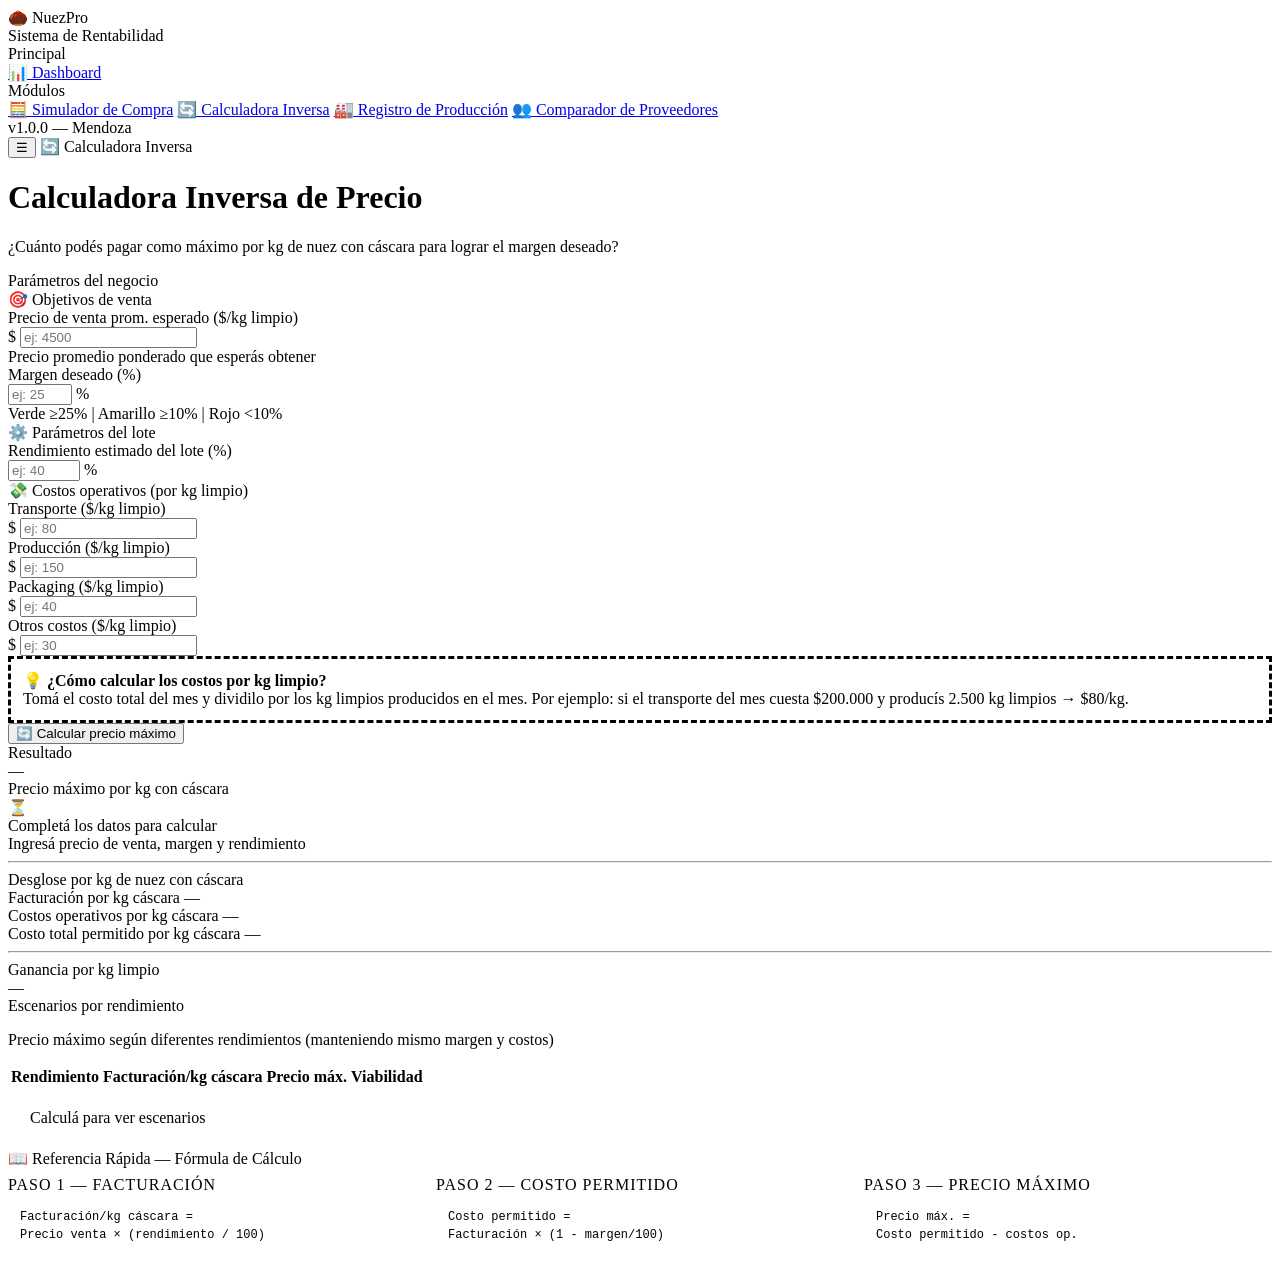
==== calculadora-inversa.html @ 43ab2ce8 "Add files via upload" ====
<!DOCTYPE html>
<html lang="es">
<head>
  <meta charset="UTF-8">
  <meta name="viewport" content="width=device-width, initial-scale=1.0">
  <title>NuezPro — Calculadora Inversa</title>
  <link rel="stylesheet" href="css/main.css">
  <link rel="stylesheet" href="css/components.css">
</head>
<body>

<div class="app-layout">

  <!-- ── Sidebar ─────────────────────────────────── -->
  <aside class="sidebar" id="sidebar">
    <div class="sidebar-logo">
      <div class="logo-mark">🌰 NuezPro</div>
      <div class="logo-sub">Sistema de Rentabilidad</div>
    </div>
    <nav class="sidebar-nav">
      <div class="nav-section-label">Principal</div>
      <a href="index.html" class="nav-item"><span class="nav-icon">📊</span> Dashboard</a>
      <div class="nav-section-label">Módulos</div>
      <a href="simulador.html" class="nav-item"><span class="nav-icon">🧮</span> Simulador de Compra</a>
      <a href="calculadora-inversa.html" class="nav-item active"><span class="nav-icon">🔄</span> Calculadora Inversa</a>
      <a href="produccion.html" class="nav-item"><span class="nav-icon">🏭</span> Registro de Producción</a>
      <a href="proveedores.html" class="nav-item"><span class="nav-icon">👥</span> Comparador de Proveedores</a>
    </nav>
    <div class="sidebar-footer"><div class="version">v1.0.0 — Mendoza</div></div>
  </aside>

  <!-- ── Contenido ───────────────────────────────── -->
  <main class="main-content">
    <header class="topbar">
      <div class="flex-center gap-8">
        <button class="menu-toggle" onclick="document.getElementById('sidebar').classList.toggle('open')">☰</button>
        <span class="topbar-title">🔄 Calculadora Inversa</span>
      </div>
    </header>

    <div class="page-content">
      <div class="page-header">
        <h1>Calculadora Inversa de Precio</h1>
        <p>¿Cuánto podés pagar como máximo por kg de nuez con cáscara para lograr el margen deseado?</p>
      </div>

      <div class="grid-2">

        <!-- ── Formulario de entrada ─────────────── -->
        <div class="card">
          <div class="card-header">
            <span class="card-title-lg">Parámetros del negocio</span>
          </div>

          <div class="form-section">
            <div class="form-section-title">🎯 Objetivos de venta</div>
            <div class="form-grid" style="grid-template-columns: 1fr 1fr">
              <div class="form-group">
                <label>Precio de venta prom. esperado ($/kg limpio)</label>
                <div class="input-wrapper">
                  <span class="input-prefix">$</span>
                  <input type="number" id="precio-venta-prom" min="0" step="0.01"
                         placeholder="ej: 4500">
                </div>
                <span class="text-xs text-muted mt-4">
                  Precio promedio ponderado que esperás obtener
                </span>
              </div>
              <div class="form-group">
                <label>Margen deseado (%)</label>
                <div class="input-wrapper suffix">
                  <input type="number" id="margen-deseado" min="1" max="99" step="0.5"
                         placeholder="ej: 25">
                  <span class="input-suffix">%</span>
                </div>
                <span class="text-xs text-muted mt-4">
                  Verde ≥25% | Amarillo ≥10% | Rojo &lt;10%
                </span>
              </div>
            </div>
          </div>

          <div class="form-section">
            <div class="form-section-title">⚙️ Parámetros del lote</div>
            <div class="form-group" style="max-width: 280px">
              <label>Rendimiento estimado del lote (%)</label>
              <div class="input-wrapper suffix">
                <input type="number" id="rendimiento-calc" min="1" max="100" step="0.5"
                       placeholder="ej: 40">
                <span class="input-suffix">%</span>
              </div>
            </div>
          </div>

          <div class="form-section">
            <div class="form-section-title">💸 Costos operativos (por kg limpio)</div>
            <div class="form-grid" style="grid-template-columns: 1fr 1fr">
              <div class="form-group">
                <label>Transporte ($/kg limpio)</label>
                <div class="input-wrapper">
                  <span class="input-prefix">$</span>
                  <input type="number" id="costo-transporte-calc" min="0" step="0.01" placeholder="ej: 80">
                </div>
              </div>
              <div class="form-group">
                <label>Producción ($/kg limpio)</label>
                <div class="input-wrapper">
                  <span class="input-prefix">$</span>
                  <input type="number" id="costo-produccion-calc" min="0" step="0.01" placeholder="ej: 150">
                </div>
              </div>
              <div class="form-group">
                <label>Packaging ($/kg limpio)</label>
                <div class="input-wrapper">
                  <span class="input-prefix">$</span>
                  <input type="number" id="costo-packaging-calc" min="0" step="0.01" placeholder="ej: 40">
                </div>
              </div>
              <div class="form-group">
                <label>Otros costos ($/kg limpio)</label>
                <div class="input-wrapper">
                  <span class="input-prefix">$</span>
                  <input type="number" id="costo-otros-calc" min="0" step="0.01" placeholder="ej: 30">
                </div>
              </div>
            </div>

            <div class="card mt-16" style="background: var(--bg-input); border-style: dashed; padding: 12px">
              <div class="text-xs text-muted">
                💡 <strong>¿Cómo calcular los costos por kg limpio?</strong><br>
                Tomá el costo total del mes y dividilo por los kg limpios producidos en el mes.
                Por ejemplo: si el transporte del mes cuesta $200.000 y producís 2.500 kg limpios → $80/kg.
              </div>
            </div>
          </div>

          <button class="btn btn-primary btn-full btn-lg" id="btn-calcular-inv">
            🔄 Calcular precio máximo
          </button>
        </div>

        <!-- ── Panel de resultado ─────────────────── -->
        <div>
          <!-- Resultado principal -->
          <div class="card mb-20" id="resultado-inverso" style="display: block">
            <div class="card-header">
              <span class="card-title-lg">Resultado</span>
            </div>

            <!-- Número grande -->
            <div class="calc-inversa-result">
              <div class="big-number" id="precio-maximo-display">—</div>
              <div class="big-label">Precio máximo por kg con cáscara</div>
            </div>

            <!-- Alerta semáforo -->
            <div id="semaforo-inverso" class="rentabilidad-alert aceptable mt-16">
              <span class="alert-icon">⏳</span>
              <div>
                <div class="alert-title">Completá los datos para calcular</div>
                <div class="alert-desc">Ingresá precio de venta, margen y rendimiento</div>
              </div>
            </div>

            <!-- Desglose por kg de cáscara -->
            <hr class="divider">
            <div class="card-title mb-8">Desglose por kg de nuez con cáscara</div>
            <div class="cost-breakdown">
              <div class="cost-row">
                <span class="cost-label">Facturación por kg cáscara</span>
                <span class="cost-value" id="inv-facturacion-kg">—</span>
              </div>
              <div class="cost-row">
                <span class="cost-label">Costos operativos por kg cáscara</span>
                <span class="cost-value" id="inv-costo-op-kg">—</span>
              </div>
              <div class="cost-row total">
                <span class="cost-label">Costo total permitido por kg cáscara</span>
                <span class="cost-value" id="inv-costo-total-kg">—</span>
              </div>
            </div>

            <hr class="divider">
            <div class="flex-between">
              <div class="metric-label">Ganancia por kg limpio</div>
              <div class="text-mono text-green fw-bold" id="inv-ganancia-kg">—</div>
            </div>
          </div>

          <!-- Tabla de escenarios por rendimiento -->
          <div class="card">
            <div class="card-header">
              <span class="card-title">Escenarios por rendimiento</span>
            </div>
            <p class="text-xs text-muted mb-8">
              Precio máximo según diferentes rendimientos (manteniendo mismo margen y costos)
            </p>
            <div class="table-wrapper">
              <table>
                <thead>
                  <tr>
                    <th>Rendimiento</th>
                    <th>Facturación/kg cáscara</th>
                    <th>Precio máx.</th>
                    <th>Viabilidad</th>
                  </tr>
                </thead>
                <tbody id="tbody-escenarios">
                  <tr>
                    <td colspan="4" class="text-center text-muted" style="padding:20px">
                      Calculá para ver escenarios
                    </td>
                  </tr>
                </tbody>
              </table>
            </div>
          </div>
        </div>

      </div><!-- /grid-2 -->

      <!-- ── Referencia rápida ───────────────────── -->
      <div class="card mt-24">
        <div class="card-header">
          <span class="card-title">📖 Referencia Rápida — Fórmula de Cálculo</span>
        </div>
        <div style="display: grid; grid-template-columns: 1fr 1fr 1fr; gap: 20px; padding: 8px 0">
          <div>
            <div class="text-xs text-muted fw-bold mb-8 text-accent" style="text-transform:uppercase; letter-spacing:1px">
              Paso 1 — Facturación
            </div>
            <div class="card" style="background: var(--bg-input); padding: 12px">
              <code style="font-size: 12px; color: var(--text-secondary)">
                Facturación/kg cáscara =<br>
                Precio venta × (rendimiento / 100)
              </code>
            </div>
          </div>
          <div>
            <div class="text-xs text-muted fw-bold mb-8 text-accent" style="text-transform:uppercase; letter-spacing:1px">
              Paso 2 — Costo permitido
            </div>
            <div class="card" style="background: var(--bg-input); padding: 12px">
              <code style="font-size: 12px; color: var(--text-secondary)">
                Costo permitido =<br>
                Facturación × (1 - margen/100)
              </code>
            </div>
          </div>
          <div>
            <div class="text-xs text-muted fw-bold mb-8 text-accent" style="text-transform:uppercase; letter-spacing:1px">
              Paso 3 — Precio máximo
            </div>
            <div class="card" style="background: var(--bg-input); padding: 12px">
              <code style="font-size: 12px; color: var(--text-secondary)">
                Precio máx. =<br>
                Costo permitido - costos op.
              </code>
            </div>
          </div>
        </div>
      </div>

    </div>
  </main>
</div>

<div id="toast-container"></div>

<script type="module">
  import { initCalculadora } from "./js/calculadora.js";
  initCalculadora();
</script>

</body>
</html>
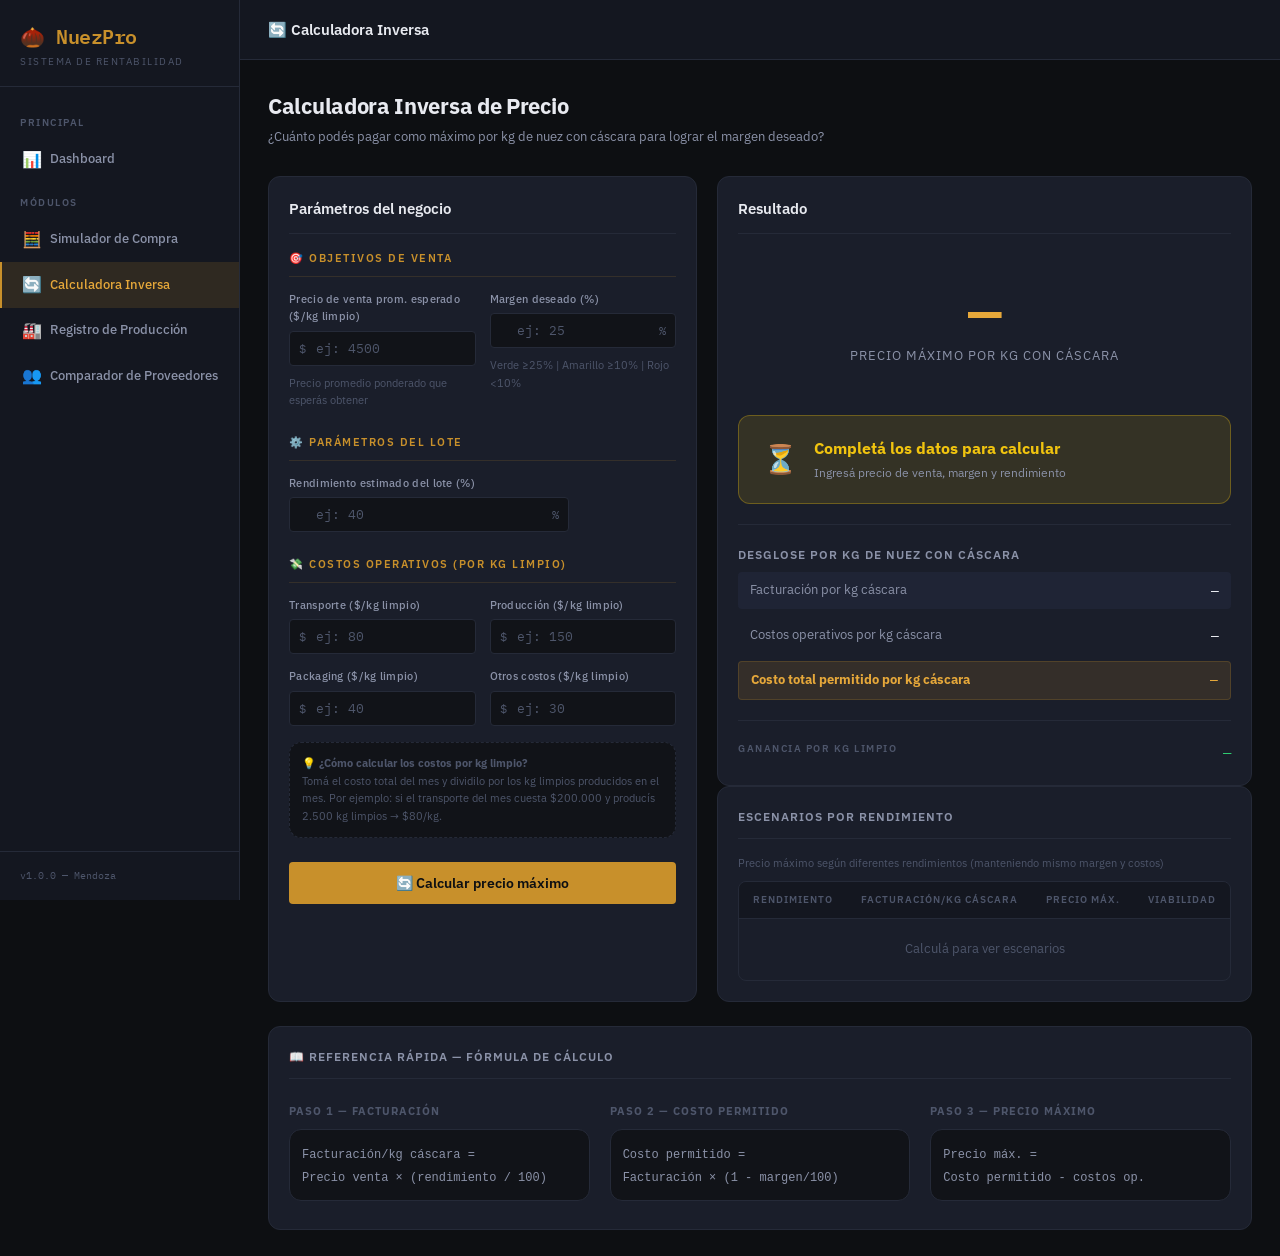
==== commit 8471ba98: "Add files via upload" ====
--- a/calculadora-inversa.html
+++ b/calculadora-inversa.html
@@ -4,8 +4,8 @@
   <meta charset="UTF-8">
   <meta name="viewport" content="width=device-width, initial-scale=1.0">
   <title>NuezPro — Calculadora Inversa</title>
-  <link rel="stylesheet" href="css/main.css">
-  <link rel="stylesheet" href="css/components.css">
+  <link rel="stylesheet" href="main.css">
+  <link rel="stylesheet" href="components.css">
 </head>
 <body>
 
@@ -268,7 +268,7 @@
 <div id="toast-container"></div>
 
 <script type="module">
-  import { initCalculadora } from "./js/calculadora.js";
+  import { initCalculadora } from "./calculadora.js";
   initCalculadora();
 </script>
 
--- a/main.css
+++ b/main.css
@@ -0,0 +1,842 @@
+/* ============================================================
+   NUEZ PRO — Sistema de Análisis de Rentabilidad
+   main.css — Variables globales, reset, layout base
+   Estética: Industrial / Dashboard de manufactura
+   ============================================================ */
+
+@import url('https://fonts.googleapis.com/css2?family=IBM+Plex+Mono:wght@400;500;600&family=IBM+Plex+Sans:wght@300;400;500;600;700&display=swap');
+
+/* ── Variables de diseño ────────────────────────────────── */
+:root {
+  /* Paleta industrial */
+  --bg-base:        #0d0f12;
+  --bg-surface:     #141720;
+  --bg-card:        #1a1e2a;
+  --bg-input:       #111318;
+  --bg-hover:       #1f2435;
+
+  --border:         #252a38;
+  --border-light:   #2e3447;
+
+  /* Acento nuez / tierra */
+  --accent:         #c8902b;
+  --accent-light:   #e6a83a;
+  --accent-dim:     rgba(200,144,43,0.15);
+
+  /* Semáforo de rentabilidad */
+  --green:          #2ecc71;
+  --green-dim:      rgba(46,204,113,0.12);
+  --yellow:         #f1c40f;
+  --yellow-dim:     rgba(241,196,15,0.12);
+  --red:            #e74c3c;
+  --red-dim:        rgba(231,76,60,0.12);
+
+  /* Tipografía */
+  --text-primary:   #e8eaf0;
+  --text-secondary: #8b92a8;
+  --text-muted:     #4e566b;
+  --text-accent:    #c8902b;
+
+  /* Métricas */
+  --font-mono:      'IBM Plex Mono', monospace;
+  --font-sans:      'IBM Plex Sans', sans-serif;
+
+  --radius-sm:      4px;
+  --radius:         8px;
+  --radius-lg:      12px;
+
+  --shadow:         0 4px 24px rgba(0,0,0,0.4);
+  --shadow-lg:      0 8px 48px rgba(0,0,0,0.6);
+
+  --nav-width:      240px;
+  --topbar-height:  60px;
+
+  --transition:     all 0.2s ease;
+}
+
+/* ── Reset ─────────────────────────────────────────────── */
+*, *::before, *::after {
+  box-sizing: border-box;
+  margin: 0;
+  padding: 0;
+}
+
+html { scroll-behavior: smooth; }
+
+body {
+  font-family: var(--font-sans);
+  background: var(--bg-base);
+  color: var(--text-primary);
+  min-height: 100vh;
+  display: flex;
+  font-size: 14px;
+  line-height: 1.6;
+  -webkit-font-smoothing: antialiased;
+}
+
+/* ── Scrollbar personalizada ────────────────────────────── */
+::-webkit-scrollbar { width: 6px; height: 6px; }
+::-webkit-scrollbar-track { background: var(--bg-base); }
+::-webkit-scrollbar-thumb { background: var(--border-light); border-radius: 3px; }
+::-webkit-scrollbar-thumb:hover { background: var(--accent); }
+
+/* ── Layout principal ───────────────────────────────────── */
+.app-layout {
+  display: flex;
+  width: 100%;
+  min-height: 100vh;
+}
+
+/* ── Sidebar / Navegación ───────────────────────────────── */
+.sidebar {
+  width: var(--nav-width);
+  background: var(--bg-surface);
+  border-right: 1px solid var(--border);
+  display: flex;
+  flex-direction: column;
+  position: fixed;
+  top: 0;
+  left: 0;
+  height: 100vh;
+  z-index: 100;
+  overflow-y: auto;
+}
+
+.sidebar-logo {
+  padding: 20px 20px 16px;
+  border-bottom: 1px solid var(--border);
+}
+
+.sidebar-logo .logo-mark {
+  font-family: var(--font-mono);
+  font-size: 20px;
+  font-weight: 600;
+  color: var(--accent);
+  letter-spacing: -0.5px;
+}
+
+.sidebar-logo .logo-sub {
+  font-size: 10px;
+  color: var(--text-muted);
+  text-transform: uppercase;
+  letter-spacing: 1.5px;
+  margin-top: 2px;
+}
+
+.sidebar-nav {
+  padding: 16px 0;
+  flex: 1;
+}
+
+.nav-section-label {
+  font-size: 10px;
+  font-weight: 600;
+  text-transform: uppercase;
+  letter-spacing: 1.5px;
+  color: var(--text-muted);
+  padding: 12px 20px 6px;
+}
+
+.nav-item {
+  display: flex;
+  align-items: center;
+  gap: 10px;
+  padding: 10px 20px;
+  color: var(--text-secondary);
+  text-decoration: none;
+  font-size: 13px;
+  font-weight: 500;
+  transition: var(--transition);
+  border-left: 2px solid transparent;
+  cursor: pointer;
+}
+
+.nav-item:hover {
+  color: var(--text-primary);
+  background: var(--bg-hover);
+}
+
+.nav-item.active {
+  color: var(--accent-light);
+  background: var(--accent-dim);
+  border-left-color: var(--accent);
+}
+
+.nav-item .nav-icon {
+  font-size: 16px;
+  width: 18px;
+  text-align: center;
+  flex-shrink: 0;
+}
+
+.sidebar-footer {
+  padding: 16px 20px;
+  border-top: 1px solid var(--border);
+}
+
+.sidebar-footer .version {
+  font-family: var(--font-mono);
+  font-size: 10px;
+  color: var(--text-muted);
+}
+
+/* ── Contenido principal ────────────────────────────────── */
+.main-content {
+  margin-left: var(--nav-width);
+  flex: 1;
+  display: flex;
+  flex-direction: column;
+  min-height: 100vh;
+}
+
+.topbar {
+  height: var(--topbar-height);
+  background: var(--bg-surface);
+  border-bottom: 1px solid var(--border);
+  display: flex;
+  align-items: center;
+  justify-content: space-between;
+  padding: 0 28px;
+  position: sticky;
+  top: 0;
+  z-index: 50;
+}
+
+.topbar-title {
+  font-size: 15px;
+  font-weight: 600;
+  color: var(--text-primary);
+}
+
+.topbar-right {
+  display: flex;
+  align-items: center;
+  gap: 12px;
+}
+
+.topbar-date {
+  font-family: var(--font-mono);
+  font-size: 11px;
+  color: var(--text-muted);
+}
+
+.page-content {
+  padding: 28px;
+  flex: 1;
+}
+
+/* ── Títulos de página ──────────────────────────────────── */
+.page-header {
+  margin-bottom: 28px;
+}
+
+.page-header h1 {
+  font-size: 22px;
+  font-weight: 700;
+  color: var(--text-primary);
+  letter-spacing: -0.3px;
+}
+
+.page-header p {
+  color: var(--text-secondary);
+  font-size: 13px;
+  margin-top: 4px;
+}
+
+/* ── Grid layouts ───────────────────────────────────────── */
+.grid-2 { display: grid; grid-template-columns: 1fr 1fr; gap: 20px; }
+.grid-3 { display: grid; grid-template-columns: 1fr 1fr 1fr; gap: 20px; }
+.grid-4 { display: grid; grid-template-columns: repeat(4, 1fr); gap: 16px; }
+.grid-auto { display: grid; grid-template-columns: repeat(auto-fill, minmax(280px, 1fr)); gap: 20px; }
+
+/* ── Cards ──────────────────────────────────────────────── */
+.card {
+  background: var(--bg-card);
+  border: 1px solid var(--border);
+  border-radius: var(--radius-lg);
+  padding: 20px;
+}
+
+.card-header {
+  display: flex;
+  align-items: center;
+  justify-content: space-between;
+  margin-bottom: 16px;
+  padding-bottom: 12px;
+  border-bottom: 1px solid var(--border);
+}
+
+.card-title {
+  font-size: 12px;
+  font-weight: 600;
+  text-transform: uppercase;
+  letter-spacing: 1px;
+  color: var(--text-secondary);
+}
+
+.card-title-lg {
+  font-size: 15px;
+  font-weight: 600;
+  color: var(--text-primary);
+}
+
+/* ── Métricas KPI ───────────────────────────────────────── */
+.metric-card {
+  background: var(--bg-card);
+  border: 1px solid var(--border);
+  border-radius: var(--radius-lg);
+  padding: 20px;
+  position: relative;
+  overflow: hidden;
+}
+
+.metric-card::before {
+  content: '';
+  position: absolute;
+  top: 0; left: 0; right: 0;
+  height: 2px;
+  background: var(--accent);
+}
+
+.metric-label {
+  font-size: 10px;
+  font-weight: 600;
+  text-transform: uppercase;
+  letter-spacing: 1.5px;
+  color: var(--text-muted);
+  margin-bottom: 8px;
+}
+
+.metric-value {
+  font-family: var(--font-mono);
+  font-size: 26px;
+  font-weight: 600;
+  color: var(--text-primary);
+  line-height: 1;
+}
+
+.metric-value.large {
+  font-size: 32px;
+}
+
+.metric-sub {
+  font-size: 11px;
+  color: var(--text-muted);
+  margin-top: 6px;
+}
+
+.metric-card.green::before { background: var(--green); }
+.metric-card.yellow::before { background: var(--yellow); }
+.metric-card.red::before { background: var(--red); }
+.metric-card.accent::before { background: var(--accent); }
+
+/* ── Formularios ────────────────────────────────────────── */
+.form-section {
+  margin-bottom: 24px;
+}
+
+.form-section-title {
+  font-size: 11px;
+  font-weight: 600;
+  text-transform: uppercase;
+  letter-spacing: 1.5px;
+  color: var(--accent);
+  margin-bottom: 14px;
+  padding-bottom: 8px;
+  border-bottom: 1px solid var(--accent-dim);
+  display: flex;
+  align-items: center;
+  gap: 8px;
+}
+
+.form-grid {
+  display: grid;
+  grid-template-columns: repeat(auto-fill, minmax(220px, 1fr));
+  gap: 14px;
+}
+
+.form-group {
+  display: flex;
+  flex-direction: column;
+  gap: 5px;
+}
+
+.form-group.full-width {
+  grid-column: 1 / -1;
+}
+
+label {
+  font-size: 11px;
+  font-weight: 500;
+  color: var(--text-secondary);
+  letter-spacing: 0.3px;
+}
+
+input[type="text"],
+input[type="number"],
+input[type="date"],
+input[type="time"],
+select,
+textarea {
+  background: var(--bg-input);
+  border: 1px solid var(--border);
+  border-radius: var(--radius-sm);
+  color: var(--text-primary);
+  font-family: var(--font-sans);
+  font-size: 13px;
+  padding: 8px 12px;
+  width: 100%;
+  transition: var(--transition);
+  outline: none;
+}
+
+input:focus,
+select:focus,
+textarea:focus {
+  border-color: var(--accent);
+  box-shadow: 0 0 0 2px var(--accent-dim);
+}
+
+input[type="number"] {
+  font-family: var(--font-mono);
+}
+
+select { cursor: pointer; }
+
+input::placeholder { color: var(--text-muted); }
+
+/* Input con prefijo/sufijo */
+.input-wrapper {
+  position: relative;
+  display: flex;
+  align-items: center;
+}
+
+.input-prefix,
+.input-suffix {
+  position: absolute;
+  font-family: var(--font-mono);
+  font-size: 12px;
+  color: var(--text-muted);
+  pointer-events: none;
+}
+
+.input-prefix { left: 10px; }
+.input-suffix { right: 10px; }
+
+.input-wrapper input {
+  padding-left: 26px;
+}
+
+.input-wrapper.suffix input {
+  padding-right: 40px;
+}
+
+/* ── Botones ────────────────────────────────────────────── */
+.btn {
+  display: inline-flex;
+  align-items: center;
+  gap: 6px;
+  padding: 9px 18px;
+  border-radius: var(--radius-sm);
+  font-family: var(--font-sans);
+  font-size: 13px;
+  font-weight: 600;
+  cursor: pointer;
+  border: none;
+  transition: var(--transition);
+  text-decoration: none;
+  white-space: nowrap;
+}
+
+.btn-primary {
+  background: var(--accent);
+  color: #0d0f12;
+}
+
+.btn-primary:hover {
+  background: var(--accent-light);
+  transform: translateY(-1px);
+  box-shadow: 0 4px 16px rgba(200,144,43,0.3);
+}
+
+.btn-secondary {
+  background: var(--bg-hover);
+  color: var(--text-primary);
+  border: 1px solid var(--border-light);
+}
+
+.btn-secondary:hover {
+  background: var(--border-light);
+}
+
+.btn-ghost {
+  background: transparent;
+  color: var(--text-secondary);
+  border: 1px solid var(--border);
+}
+
+.btn-ghost:hover {
+  color: var(--text-primary);
+  border-color: var(--border-light);
+}
+
+.btn-danger {
+  background: rgba(231,76,60,0.15);
+  color: var(--red);
+  border: 1px solid rgba(231,76,60,0.3);
+}
+
+.btn-danger:hover {
+  background: rgba(231,76,60,0.25);
+}
+
+.btn-sm {
+  padding: 5px 12px;
+  font-size: 12px;
+}
+
+.btn-lg {
+  padding: 12px 28px;
+  font-size: 14px;
+}
+
+.btn-full { width: 100%; justify-content: center; }
+
+.btn-group {
+  display: flex;
+  gap: 8px;
+  flex-wrap: wrap;
+}
+
+/* ── Tablas ─────────────────────────────────────────────── */
+.table-wrapper {
+  overflow-x: auto;
+  border-radius: var(--radius);
+  border: 1px solid var(--border);
+}
+
+table {
+  width: 100%;
+  border-collapse: collapse;
+  font-size: 13px;
+}
+
+thead tr {
+  background: var(--bg-surface);
+}
+
+thead th {
+  padding: 10px 14px;
+  text-align: left;
+  font-size: 10px;
+  font-weight: 600;
+  text-transform: uppercase;
+  letter-spacing: 1px;
+  color: var(--text-muted);
+  border-bottom: 1px solid var(--border);
+  white-space: nowrap;
+}
+
+tbody tr {
+  border-bottom: 1px solid var(--border);
+  transition: background 0.15s;
+}
+
+tbody tr:last-child { border-bottom: none; }
+
+tbody tr:hover {
+  background: var(--bg-hover);
+}
+
+tbody td {
+  padding: 10px 14px;
+  color: var(--text-primary);
+}
+
+tbody td.mono {
+  font-family: var(--font-mono);
+  font-size: 12px;
+}
+
+tbody td.muted { color: var(--text-muted); }
+
+tfoot tr {
+  background: var(--bg-surface);
+  border-top: 2px solid var(--border-light);
+}
+
+tfoot td {
+  padding: 10px 14px;
+  font-weight: 600;
+  font-family: var(--font-mono);
+  font-size: 12px;
+  color: var(--accent-light);
+}
+
+/* ── Badges / Chips ──────────────────────────────────────── */
+.badge {
+  display: inline-flex;
+  align-items: center;
+  gap: 4px;
+  padding: 2px 8px;
+  border-radius: 100px;
+  font-size: 10px;
+  font-weight: 600;
+  text-transform: uppercase;
+  letter-spacing: 0.5px;
+  white-space: nowrap;
+}
+
+.badge-green  { background: var(--green-dim);  color: var(--green); }
+.badge-yellow { background: var(--yellow-dim); color: var(--yellow); }
+.badge-red    { background: var(--red-dim);    color: var(--red); }
+.badge-accent { background: var(--accent-dim); color: var(--accent-light); }
+.badge-gray   { background: var(--bg-hover);   color: var(--text-secondary); }
+
+/* ── Alerta de rentabilidad (semáforo grande) ──────────── */
+.rentabilidad-alert {
+  border-radius: var(--radius-lg);
+  padding: 20px 24px;
+  display: flex;
+  align-items: center;
+  gap: 16px;
+  border: 1px solid;
+}
+
+.rentabilidad-alert.excelente {
+  background: var(--green-dim);
+  border-color: rgba(46,204,113,0.3);
+}
+
+.rentabilidad-alert.aceptable {
+  background: var(--yellow-dim);
+  border-color: rgba(241,196,15,0.3);
+}
+
+.rentabilidad-alert.no-rentable {
+  background: var(--red-dim);
+  border-color: rgba(231,76,60,0.3);
+}
+
+.alert-icon { font-size: 28px; }
+
+.alert-title {
+  font-size: 16px;
+  font-weight: 700;
+}
+
+.rentabilidad-alert.excelente .alert-title { color: var(--green); }
+.rentabilidad-alert.aceptable .alert-title { color: var(--yellow); }
+.rentabilidad-alert.no-rentable .alert-title { color: var(--red); }
+
+.alert-desc {
+  font-size: 12px;
+  color: var(--text-secondary);
+  margin-top: 2px;
+}
+
+/* ── Dividers ────────────────────────────────────────────── */
+.divider {
+  border: none;
+  border-top: 1px solid var(--border);
+  margin: 20px 0;
+}
+
+/* ── Tabs ────────────────────────────────────────────────── */
+.tabs {
+  display: flex;
+  gap: 0;
+  border-bottom: 1px solid var(--border);
+  margin-bottom: 24px;
+}
+
+.tab {
+  padding: 10px 20px;
+  font-size: 13px;
+  font-weight: 500;
+  color: var(--text-secondary);
+  cursor: pointer;
+  border-bottom: 2px solid transparent;
+  transition: var(--transition);
+  white-space: nowrap;
+}
+
+.tab:hover { color: var(--text-primary); }
+
+.tab.active {
+  color: var(--accent-light);
+  border-bottom-color: var(--accent);
+}
+
+.tab-panel { display: none; }
+.tab-panel.active { display: block; }
+
+/* ── Toast / Notificaciones ──────────────────────────────── */
+#toast-container {
+  position: fixed;
+  bottom: 24px;
+  right: 24px;
+  z-index: 9999;
+  display: flex;
+  flex-direction: column;
+  gap: 8px;
+}
+
+.toast {
+  background: var(--bg-card);
+  border: 1px solid var(--border-light);
+  border-radius: var(--radius);
+  padding: 12px 16px;
+  font-size: 13px;
+  color: var(--text-primary);
+  box-shadow: var(--shadow-lg);
+  display: flex;
+  align-items: center;
+  gap: 10px;
+  min-width: 260px;
+  animation: toastIn 0.3s ease forwards;
+}
+
+.toast.success { border-left: 3px solid var(--green); }
+.toast.error   { border-left: 3px solid var(--red); }
+.toast.info    { border-left: 3px solid var(--accent); }
+
+@keyframes toastIn {
+  from { opacity: 0; transform: translateX(20px); }
+  to   { opacity: 1; transform: translateX(0); }
+}
+
+/* ── Loading spinner ─────────────────────────────────────── */
+.spinner {
+  width: 20px; height: 20px;
+  border: 2px solid var(--border);
+  border-top-color: var(--accent);
+  border-radius: 50%;
+  animation: spin 0.7s linear infinite;
+  display: inline-block;
+}
+
+@keyframes spin { to { transform: rotate(360deg); } }
+
+/* ── Separador con texto ─────────────────────────────────── */
+.divider-label {
+  display: flex;
+  align-items: center;
+  gap: 12px;
+  margin: 20px 0;
+  color: var(--text-muted);
+  font-size: 11px;
+  text-transform: uppercase;
+  letter-spacing: 1px;
+}
+
+.divider-label::before,
+.divider-label::after {
+  content: '';
+  flex: 1;
+  border-top: 1px solid var(--border);
+}
+
+/* ── Progress bar ─────────────────────────────────────────── */
+.progress-bar {
+  height: 6px;
+  background: var(--border);
+  border-radius: 3px;
+  overflow: hidden;
+}
+
+.progress-fill {
+  height: 100%;
+  border-radius: 3px;
+  background: var(--accent);
+  transition: width 0.5s ease;
+}
+
+.progress-fill.green  { background: var(--green); }
+.progress-fill.yellow { background: var(--yellow); }
+.progress-fill.red    { background: var(--red); }
+
+/* ── Empty state ─────────────────────────────────────────── */
+.empty-state {
+  text-align: center;
+  padding: 48px 24px;
+  color: var(--text-muted);
+}
+
+.empty-state-icon {
+  font-size: 40px;
+  margin-bottom: 12px;
+  opacity: 0.4;
+}
+
+.empty-state p {
+  font-size: 13px;
+}
+
+/* ── Utilidades ──────────────────────────────────────────── */
+.text-right   { text-align: right; }
+.text-center  { text-align: center; }
+.text-mono    { font-family: var(--font-mono); }
+.text-accent  { color: var(--accent-light); }
+.text-green   { color: var(--green); }
+.text-yellow  { color: var(--yellow); }
+.text-red     { color: var(--red); }
+.text-muted   { color: var(--text-muted); }
+.text-sm      { font-size: 12px; }
+.text-xs      { font-size: 11px; }
+.fw-bold      { font-weight: 700; }
+.mt-4         { margin-top: 4px; }
+.mt-8         { margin-top: 8px; }
+.mt-16        { margin-top: 16px; }
+.mt-24        { margin-top: 24px; }
+.mb-8         { margin-bottom: 8px; }
+.mb-16        { margin-bottom: 16px; }
+.mb-24        { margin-bottom: 24px; }
+.gap-8        { gap: 8px; }
+.flex         { display: flex; }
+.flex-center  { display: flex; align-items: center; }
+.flex-between { display: flex; align-items: center; justify-content: space-between; }
+.hidden       { display: none !important; }
+
+/* ── Responsive ──────────────────────────────────────────── */
+@media (max-width: 1024px) {
+  :root { --nav-width: 200px; }
+  .grid-4 { grid-template-columns: repeat(2, 1fr); }
+  .grid-3 { grid-template-columns: 1fr 1fr; }
+}
+
+@media (max-width: 768px) {
+  :root { --nav-width: 0px; }
+
+  .sidebar {
+    transform: translateX(-240px);
+    transition: transform 0.3s ease;
+    width: 240px;
+  }
+
+  .sidebar.open { transform: translateX(0); }
+
+  .main-content { margin-left: 0; }
+
+  .grid-2,
+  .grid-3,
+  .grid-4 { grid-template-columns: 1fr; }
+
+  .page-content { padding: 16px; }
+
+  .topbar { padding: 0 16px; }
+
+  .menu-toggle {
+    display: flex !important;
+    align-items: center;
+    gap: 8px;
+    background: none;
+    border: none;
+    color: var(--text-secondary);
+    cursor: pointer;
+    font-size: 18px;
+  }
+}
+
+.menu-toggle { display: none; }
--- a/components.css
+++ b/components.css
@@ -0,0 +1,546 @@
+/* ============================================================
+   NUEZ PRO — components.css
+   Componentes específicos de la app
+   ============================================================ */
+
+/* ── Colores por variedad de nuez ───────────────────────── */
+:root {
+  --v1:  #f59e0b;  /* Mariposa Extra Light */
+  --v2:  #d97706;  /* Mariposa Light */
+  --v3:  #92400e;  /* Mariposa Ámbar */
+  --v4:  #3b82f6;  /* Cuartos Extra Light */
+  --v5:  #1d4ed8;  /* Cuartos Light */
+  --v6:  #1e3a8a;  /* Cuartos Ámbar */
+  --v7:  #10b981;  /* Cuartillos Extra Light */
+  --v8:  #059669;  /* Cuartillos Light */
+  --v9:  #064e3b;  /* Cuartillos Ámbar */
+}
+
+/* ── Tabla de variedades (simulador) ────────────────────── */
+.variety-table .dot {
+  width: 10px; height: 10px;
+  border-radius: 50%;
+  display: inline-block;
+  margin-right: 6px;
+  flex-shrink: 0;
+}
+
+.variety-table tr[data-v="1"] .dot { background: var(--v1); }
+.variety-table tr[data-v="2"] .dot { background: var(--v2); }
+.variety-table tr[data-v="3"] .dot { background: var(--v3); }
+.variety-table tr[data-v="4"] .dot { background: var(--v4); }
+.variety-table tr[data-v="5"] .dot { background: var(--v5); }
+.variety-table tr[data-v="6"] .dot { background: var(--v6); }
+.variety-table tr[data-v="7"] .dot { background: var(--v7); }
+.variety-table tr[data-v="8"] .dot { background: var(--v8); }
+.variety-table tr[data-v="9"] .dot { background: var(--v9); }
+
+.variety-name-cell {
+  display: flex;
+  align-items: center;
+}
+
+/* ── Input de porcentaje con slider integrado ───────────── */
+.pct-input-group {
+  display: flex;
+  align-items: center;
+  gap: 8px;
+}
+
+.pct-input-group input[type="number"] {
+  width: 70px;
+  flex-shrink: 0;
+  text-align: right;
+  padding-right: 20px;
+}
+
+.pct-total-indicator {
+  display: flex;
+  align-items: center;
+  gap: 8px;
+  padding: 8px 12px;
+  border-radius: var(--radius-sm);
+  font-family: var(--font-mono);
+  font-size: 12px;
+  margin-top: 8px;
+}
+
+.pct-total-indicator.ok    { background: var(--green-dim);  color: var(--green); }
+.pct-total-indicator.over  { background: var(--red-dim);    color: var(--red); }
+.pct-total-indicator.under { background: var(--yellow-dim); color: var(--yellow); }
+
+/* ── Panel de resultados de simulación ──────────────────── */
+.result-section {
+  background: var(--bg-surface);
+  border: 1px solid var(--border);
+  border-radius: var(--radius-lg);
+  padding: 0;
+  overflow: hidden;
+}
+
+.result-section-header {
+  background: var(--bg-card);
+  padding: 14px 20px;
+  border-bottom: 1px solid var(--border);
+  display: flex;
+  align-items: center;
+  justify-content: space-between;
+}
+
+.result-section-body {
+  padding: 20px;
+}
+
+/* ── Resumen de costos (desglose) ───────────────────────── */
+.cost-breakdown {
+  display: flex;
+  flex-direction: column;
+  gap: 8px;
+}
+
+.cost-row {
+  display: flex;
+  justify-content: space-between;
+  align-items: center;
+  padding: 8px 12px;
+  border-radius: var(--radius-sm);
+  font-size: 13px;
+}
+
+.cost-row:nth-child(odd) {
+  background: var(--bg-hover);
+}
+
+.cost-row .cost-label {
+  color: var(--text-secondary);
+  display: flex;
+  align-items: center;
+  gap: 6px;
+}
+
+.cost-row .cost-value {
+  font-family: var(--font-mono);
+  font-size: 13px;
+  font-weight: 600;
+  color: var(--text-primary);
+}
+
+.cost-row.total {
+  background: var(--accent-dim);
+  border: 1px solid rgba(200,144,43,0.2);
+}
+
+.cost-row.total .cost-label,
+.cost-row.total .cost-value {
+  color: var(--accent-light);
+  font-weight: 700;
+}
+
+/* ── Gráficos wrappers ──────────────────────────────────── */
+.chart-container {
+  position: relative;
+  width: 100%;
+}
+
+.chart-container canvas {
+  max-width: 100%;
+}
+
+.chart-legend {
+  display: flex;
+  flex-wrap: wrap;
+  gap: 8px;
+  margin-top: 12px;
+}
+
+.legend-item {
+  display: flex;
+  align-items: center;
+  gap: 5px;
+  font-size: 11px;
+  color: var(--text-secondary);
+}
+
+.legend-dot {
+  width: 8px; height: 8px;
+  border-radius: 2px;
+  flex-shrink: 0;
+}
+
+/* ── Calculadora inversa ─────────────────────────────────── */
+.calc-inversa-result {
+  text-align: center;
+  padding: 32px;
+}
+
+.calc-inversa-result .big-number {
+  font-family: var(--font-mono);
+  font-size: 56px;
+  font-weight: 600;
+  color: var(--accent-light);
+  line-height: 1;
+  margin-bottom: 8px;
+}
+
+.calc-inversa-result .big-label {
+  font-size: 13px;
+  color: var(--text-secondary);
+  text-transform: uppercase;
+  letter-spacing: 1px;
+}
+
+/* ── Timeline de producción ──────────────────────────────── */
+.prod-timeline {
+  display: flex;
+  flex-direction: column;
+  gap: 12px;
+}
+
+.prod-event {
+  display: flex;
+  gap: 12px;
+  align-items: flex-start;
+}
+
+.prod-event-dot {
+  width: 10px; height: 10px;
+  border-radius: 50%;
+  background: var(--accent);
+  margin-top: 4px;
+  flex-shrink: 0;
+}
+
+.prod-event-dot.parada { background: var(--red); }
+.prod-event-dot.limpieza { background: var(--yellow); }
+
+.prod-event-body { flex: 1; }
+.prod-event-title { font-size: 12px; font-weight: 600; color: var(--text-primary); }
+.prod-event-desc  { font-size: 11px; color: var(--text-muted); }
+
+/* ── Eficiencia visual ───────────────────────────────────── */
+.efficiency-display {
+  display: flex;
+  align-items: center;
+  gap: 16px;
+}
+
+.efficiency-ring {
+  position: relative;
+  width: 80px;
+  height: 80px;
+  flex-shrink: 0;
+}
+
+.efficiency-ring svg {
+  width: 80px;
+  height: 80px;
+  transform: rotate(-90deg);
+}
+
+.efficiency-ring .bg-circle {
+  fill: none;
+  stroke: var(--border);
+  stroke-width: 6;
+}
+
+.efficiency-ring .progress-circle {
+  fill: none;
+  stroke: var(--accent);
+  stroke-width: 6;
+  stroke-linecap: round;
+  stroke-dasharray: 220;
+  stroke-dashoffset: 220;
+  transition: stroke-dashoffset 0.8s ease;
+}
+
+.efficiency-ring .progress-circle.green  { stroke: var(--green); }
+.efficiency-ring .progress-circle.yellow { stroke: var(--yellow); }
+.efficiency-ring .progress-circle.red    { stroke: var(--red); }
+
+.efficiency-ring .ring-text {
+  position: absolute;
+  inset: 0;
+  display: flex;
+  align-items: center;
+  justify-content: center;
+  font-family: var(--font-mono);
+  font-size: 14px;
+  font-weight: 600;
+  color: var(--text-primary);
+}
+
+/* ── Tabla de proveedores (comparador) ───────────────────── */
+.provider-rank {
+  display: flex;
+  align-items: center;
+  justify-content: center;
+  width: 24px; height: 24px;
+  border-radius: 50%;
+  font-family: var(--font-mono);
+  font-size: 11px;
+  font-weight: 600;
+}
+
+.provider-rank.rank-1 {
+  background: rgba(200,144,43,0.2);
+  color: var(--accent-light);
+  border: 1px solid var(--accent);
+}
+
+.provider-rank.rank-2 {
+  background: var(--bg-hover);
+  color: var(--text-secondary);
+  border: 1px solid var(--border-light);
+}
+
+.provider-rank.rank-3 {
+  background: var(--bg-hover);
+  color: var(--text-muted);
+  border: 1px solid var(--border);
+}
+
+/* ── Barra de distribución de variedades ─────────────────── */
+.variety-bar {
+  display: flex;
+  height: 20px;
+  border-radius: 4px;
+  overflow: hidden;
+  gap: 1px;
+}
+
+.variety-bar-segment {
+  height: 100%;
+  transition: width 0.5s ease;
+  position: relative;
+}
+
+.variety-bar-segment:hover::after {
+  content: attr(data-label);
+  position: absolute;
+  bottom: 26px;
+  left: 50%;
+  transform: translateX(-50%);
+  background: var(--bg-card);
+  border: 1px solid var(--border);
+  color: var(--text-primary);
+  font-size: 10px;
+  padding: 3px 7px;
+  border-radius: 3px;
+  white-space: nowrap;
+  z-index: 10;
+}
+
+/* ── Modal ───────────────────────────────────────────────── */
+.modal-overlay {
+  position: fixed;
+  inset: 0;
+  background: rgba(0,0,0,0.6);
+  backdrop-filter: blur(4px);
+  z-index: 200;
+  display: flex;
+  align-items: center;
+  justify-content: center;
+  padding: 24px;
+  opacity: 0;
+  pointer-events: none;
+  transition: opacity 0.2s;
+}
+
+.modal-overlay.open {
+  opacity: 1;
+  pointer-events: all;
+}
+
+.modal {
+  background: var(--bg-card);
+  border: 1px solid var(--border-light);
+  border-radius: var(--radius-lg);
+  max-width: 560px;
+  width: 100%;
+  max-height: 80vh;
+  overflow-y: auto;
+  box-shadow: var(--shadow-lg);
+  transform: translateY(10px);
+  transition: transform 0.2s;
+}
+
+.modal-overlay.open .modal { transform: translateY(0); }
+
+.modal-header {
+  padding: 18px 22px;
+  border-bottom: 1px solid var(--border);
+  display: flex;
+  align-items: center;
+  justify-content: space-between;
+}
+
+.modal-title {
+  font-size: 15px;
+  font-weight: 600;
+  color: var(--text-primary);
+}
+
+.modal-close {
+  background: none;
+  border: none;
+  color: var(--text-muted);
+  cursor: pointer;
+  font-size: 18px;
+  line-height: 1;
+  padding: 4px;
+}
+
+.modal-close:hover { color: var(--text-primary); }
+
+.modal-body {
+  padding: 22px;
+}
+
+.modal-footer {
+  padding: 16px 22px;
+  border-top: 1px solid var(--border);
+  display: flex;
+  gap: 8px;
+  justify-content: flex-end;
+}
+
+/* ── Stepper (pasos del simulador) ───────────────────────── */
+.stepper {
+  display: flex;
+  align-items: center;
+  margin-bottom: 28px;
+  overflow-x: auto;
+  padding-bottom: 4px;
+}
+
+.step {
+  display: flex;
+  align-items: center;
+  flex-shrink: 0;
+}
+
+.step-number {
+  width: 28px; height: 28px;
+  border-radius: 50%;
+  background: var(--bg-hover);
+  border: 1px solid var(--border-light);
+  display: flex;
+  align-items: center;
+  justify-content: center;
+  font-family: var(--font-mono);
+  font-size: 11px;
+  font-weight: 600;
+  color: var(--text-muted);
+  flex-shrink: 0;
+}
+
+.step-label {
+  font-size: 11px;
+  color: var(--text-muted);
+  margin-left: 7px;
+  white-space: nowrap;
+}
+
+.step.active .step-number {
+  background: var(--accent);
+  border-color: var(--accent);
+  color: #0d0f12;
+}
+
+.step.active .step-label { color: var(--accent-light); }
+
+.step.done .step-number {
+  background: var(--green-dim);
+  border-color: var(--green);
+  color: var(--green);
+}
+
+.step-connector {
+  flex: 1;
+  height: 1px;
+  background: var(--border);
+  margin: 0 8px;
+  min-width: 20px;
+}
+
+/* ── Dashboard quick-stats ───────────────────────────────── */
+.dash-stat {
+  display: flex;
+  flex-direction: column;
+  gap: 4px;
+}
+
+.dash-stat .stat-number {
+  font-family: var(--font-mono);
+  font-size: 20px;
+  font-weight: 600;
+  color: var(--text-primary);
+}
+
+.dash-stat .stat-label {
+  font-size: 11px;
+  color: var(--text-muted);
+  text-transform: uppercase;
+  letter-spacing: 1px;
+}
+
+.dash-stat .stat-delta {
+  font-size: 11px;
+  font-family: var(--font-mono);
+}
+
+.dash-stat .stat-delta.up   { color: var(--green); }
+.dash-stat .stat-delta.down { color: var(--red); }
+
+/* ── Lote card (listado de lotes) ────────────────────────── */
+.lote-card {
+  background: var(--bg-card);
+  border: 1px solid var(--border);
+  border-radius: var(--radius);
+  padding: 14px 18px;
+  display: flex;
+  align-items: center;
+  justify-content: space-between;
+  gap: 12px;
+  transition: var(--transition);
+  cursor: pointer;
+}
+
+.lote-card:hover {
+  border-color: var(--border-light);
+  background: var(--bg-hover);
+}
+
+.lote-card .lote-id {
+  font-family: var(--font-mono);
+  font-size: 13px;
+  font-weight: 600;
+  color: var(--accent-light);
+}
+
+.lote-card .lote-meta {
+  font-size: 11px;
+  color: var(--text-muted);
+  margin-top: 2px;
+}
+
+.lote-card .lote-stats {
+  display: flex;
+  gap: 20px;
+}
+
+.lote-card .lote-stat-item {
+  text-align: right;
+}
+
+.lote-card .lote-stat-value {
+  font-family: var(--font-mono);
+  font-size: 13px;
+  font-weight: 600;
+}
+
+.lote-card .lote-stat-label {
+  font-size: 10px;
+  color: var(--text-muted);
+  text-transform: uppercase;
+}
